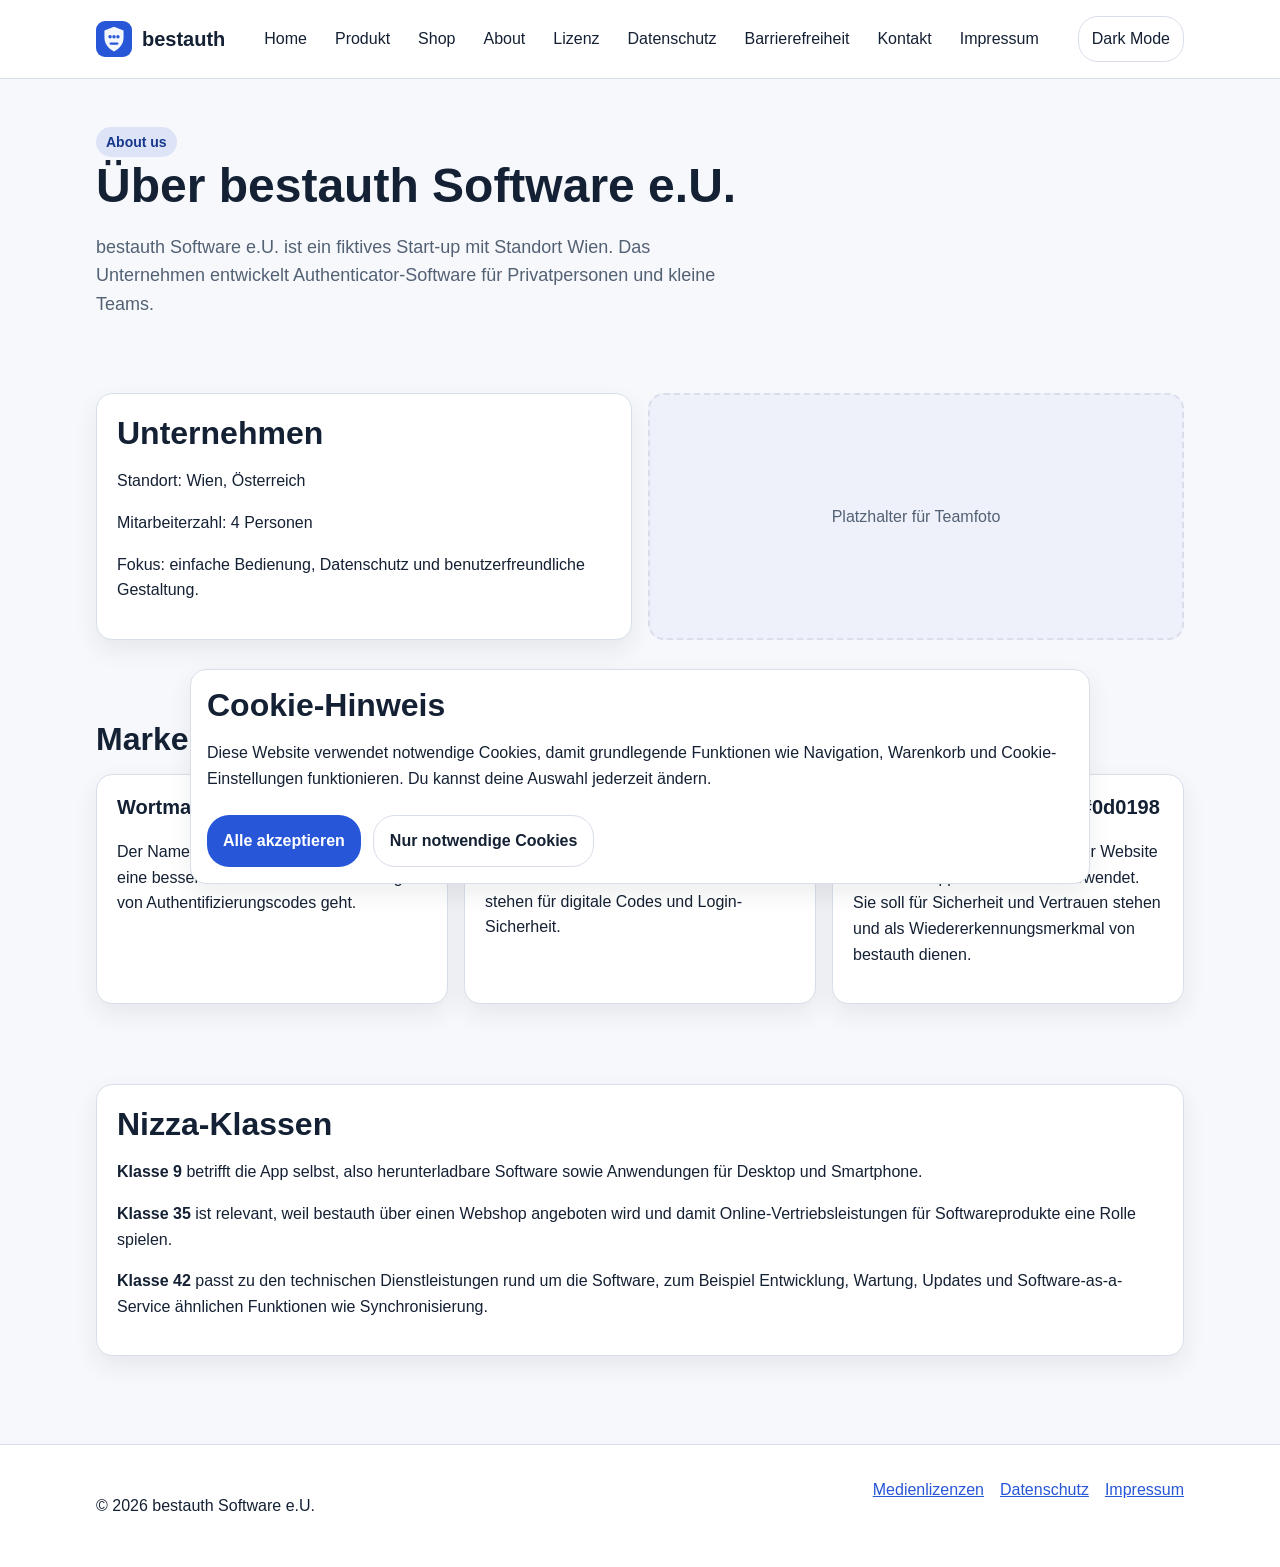
==== about.html @ dbdffbfb "about erstellt und product angepasst" ====
<!DOCTYPE html>
<html lang="de">
<head>
  <meta charset="UTF-8">
  <title>About | bestauth</title>
  <link rel="stylesheet" href="css/style.css">
</head>
<body>
<a class="skip-link" href="#main">Zum Inhalt springen</a>
<header class="site-header">
  <div class="header-inner">
    <a class="logo" href="index.html" aria-label="bestauth Startseite">
      <img class="logo-mark" src="assets/icons/logo.svg" alt="" width="36" height="36">
      <span>bestauth</span>
    </a>
    <button class="nav-toggle" type="button" aria-expanded="false" aria-controls="main-navigation">Menü</button>
    <nav class="main-nav" id="main-navigation" aria-label="Hauptnavigation">
      <ul>
        <li><a href="index.html">Home</a></li>
        <li><a href="product.html">Produkt</a></li>
        <li><a href="shop.html">Shop</a></li>
        <li><a href="about.html">About</a></li>
        <li><a href="license.html">Lizenz</a></li>
        <li><a href="privacy.html">Datenschutz</a></li>
        <li><a href="accessibility.html">Barrierefreiheit</a></li>
        <li><a href="contact.html">Kontakt</a></li>
        <li><a href="imprint.html">Impressum</a></li>
      </ul>
    </nav>
    <div class="header-actions">
      <button class="theme-toggle" type="button">Dark Mode</button>
    </div>
  </div>
</header>
<main id="main">
  <section class="page-header">
    <div class="container">
      <span class="kicker">About us</span>
      <h1>Über bestauth Software e.U.</h1>
      <p class="lead">
        bestauth Software e.U. ist ein fiktives Start-up mit Standort Wien.
        Das Unternehmen entwickelt Authenticator-Software für Privatpersonen
        und kleine Teams.
      </p>
    </div>
  </section>

  <section class="section">
    <div class="container two-col">
      <div class="card">
        <h2>Unternehmen</h2>
        <p>Standort: Wien, Österreich</p>
        <p>Mitarbeiterzahl: 4 Personen</p>
        <p>Fokus: einfache Bedienung, Datenschutz und benutzerfreundliche Gestaltung.</p>
      </div>

      <div class="placeholder-media" role="img" aria-label="Platzhalter für Teamfoto">
        <p>Platzhalter für Teamfoto</p>
      </div>
    </div>
  </section>

  <section class="section">
    <div class="container">
      <h2>Markenformen</h2>

      <div class="grid">
        <article class="card">
          <h3>Wortmarke: bestauth</h3>
          <p>
            Der Name soll ausdrücken, dass es um eine bessere und einfachere
            Verwaltung von Authentifizierungscodes geht.
          </p>
        </article>

        <article class="card">
          <h3>Bildmarke: Schild mit Codepunkten</h3>
          <p>
            Das Schild steht für Schutz. Die Punkte stehen für digitale Codes
            und Login-Sicherheit.
          </p>
        </article>

        <article class="card">
          <h3>Farbmarke: Dunkelblau #0d0198</h3>
          <p>
            Die Farbe Dunkelblau wird auf der Website und in der App immer wieder
            verwendet. Sie soll für Sicherheit und Vertrauen stehen und als
            Wiedererkennungsmerkmal von bestauth dienen.
          </p>
        </article>
      </div>
    </div>
  </section>

  <section class="section">
    <div class="container">
      <div class="notice">
        <h2>Nizza-Klassen</h2>
        <p>
          <strong>Klasse 9</strong> betrifft die App selbst, also herunterladbare
          Software sowie Anwendungen für Desktop und Smartphone.
        </p>

        <p>
          <strong>Klasse 35</strong> ist relevant, weil bestauth über einen Webshop
          angeboten wird und damit Online-Vertriebsleistungen für Softwareprodukte
          eine Rolle spielen.
        </p>

        <p>
          <strong>Klasse 42</strong> passt zu den technischen Dienstleistungen rund
          um die Software, zum Beispiel Entwicklung, Wartung, Updates und
          Software-as-a-Service ähnlichen Funktionen wie Synchronisierung.
        </p>
      </div>
    </div>
  </section>
</main>
<footer class="site-footer">
  <div class="footer-inner">
    <p>&copy; 2026 bestauth Software e.U. </p>
    <div class="footer-links">
      <a href="media-licenses.html">Medienlizenzen</a>
      <a href="privacy.html">Datenschutz</a>
      <a href="imprint.html">Impressum</a>
    </div>
  </div>
</footer>
<div class="cookie-banner" hidden>
  <h2>Cookie-Hinweis</h2>
  <p>Diese Website verwendet notwendige Cookies, damit grundlegende Funktionen wie Navigation, Warenkorb und Cookie-Einstellungen funktionieren. Du kannst deine Auswahl jederzeit ändern.</p>
  <div class="actions">
    <button class="button button-primary" type="button" data-cookie-choice="all">Alle akzeptieren</button>
    <button class="button button-secondary" type="button" data-cookie-choice="necessary">Nur notwendige Cookies</button>
  </div>
</div>
<script src="js/script.js"></script>
</body>
</html>
---- css/style.css ----
:root {
  --bg: #f7f8fb;
  --box: #ffffff;
  --text: #142033;
  --muted: #536174;
  --blue: #2756d8;
  --darkblue: #17378d;
  --border: #d8deea;
  --focus: #ffbf47;
  --red: #b42318;
}

[data-theme="dark"] {
  --bg: #101624;
  --box: #192236;
  --text: #eef3ff;
  --muted: #c5cedd;
  --blue: #8fb3ff;
  --darkblue: #bdd0ff;
  --border: #34425d;
  --focus: #ffd36a;
  --red: #ff9b91;
}

* {
  box-sizing: border-box;
}


body {
  margin: 0;
  background: var(--bg);
  color: var(--text);
  font-family: Arial, Helvetica, sans-serif;
  line-height: 1.6;
}

img,
svg {
  max-width: 100%;
  height: auto;
}

a {
  color: var(--blue);
}

a:hover {
  color: var(--darkblue);
}

a:focus-visible,
button:focus-visible,
input:focus-visible,
textarea:focus-visible,
select:focus-visible {
  outline: 3px solid var(--focus);
  outline-offset: 3px;
}

/* Skip link fuer Barrierefreiheit */
.skip-link {
  position: absolute;
  top: -60px;
  left: 16px;
  background: var(--focus);
  color: #111;
  padding: 10px 14px;
  border-radius: 0 0 8px 8px;
  z-index: 1000;
}

.skip-link:focus {
  top: 0;
}

/* Header bzw Navigation */

.site-header {
  background: var(--box);
  border-bottom: 1px solid var(--border);
  position: sticky;
  top: 0;
  z-index: 20;
}

.header-inner {
  max-width: 1120px;
  margin: auto;
  padding: 16px;
  display: flex;
  align-items: center;
  justify-content: space-between;
  gap: 16px;
}

.logo {
  display: flex;
  align-items: center;
  gap: 10px;
  color: var(--text);
  font-weight: bold;
  font-size: 20px;
  text-decoration: none;
}

.logo-mark {
  width: 36px;
  height: 36px;
}

.main-nav ul {
  list-style: none;
  padding: 0;
  margin: 0;
  display: flex;
  gap: 4px;
  flex-wrap: wrap;
}

.main-nav a {
  display: inline-block;
  text-decoration: none;
  color: var(--text);
  padding: 8px 12px;
  border-radius: 20px;
}

.main-nav a:hover,
.main-nav a[aria-current="page"] {
  background: rgba(39, 86, 216, 0.12);
  color: var(--darkblue);
}

.header-actions {
  display: flex;
  align-items: center;
  gap: 8px;
}

button,
.button {
  font: inherit;
  cursor: pointer;
}

.nav-toggle {
  display: none;
}

.theme-toggle,
.nav-toggle {
  background: transparent;
  color: var(--text);
  border: 1px solid var(--border);
  padding: 9px 13px;
  border-radius: 20px;
}

/* Layout einfach */

.container {
  max-width: 1120px;
  margin: auto;
  padding: 0 16px;
}

.section {
  padding: 40px 0;
}

.page-header {
  padding: 48px 0 16px;
}

.hero {
  padding: 64px 0 48px;
}

.hero-grid {
  display: grid;
  grid-template-columns: 1.2fr 0.8fr;
  gap: 32px;
  align-items: center;
}

.grid {
  display: grid;
  grid-template-columns: repeat(3, 1fr);
  gap: 16px;
}

.two-col {
  display: grid;
  grid-template-columns: 1fr 1fr;
  gap: 16px;
}

/* Text */

h1,
h2,
h3 {
  margin-top: 0;
  line-height: 1.2;
}

h1 {
  font-size: 48px;
  margin-bottom: 16px;
}

h2 {
  font-size: 32px;
  margin-bottom: 16px;
}

h3 {
  font-size: 20px;
}

.lead {
  color: var(--muted);
  font-size: 18px;
  max-width: 65ch;
}

.eyebrow {
  color: var(--darkblue);
  font-weight: bold;
  text-transform: uppercase;
  letter-spacing: 1px;
  font-size: 14px;
}

.kicker {
  display: inline-block;
  background: rgba(39, 86, 216, 0.12);
  color: var(--darkblue);
  padding: 4px 10px;
  border-radius: 20px;
  font-weight: bold;
  font-size: 14px;
}

/* Button behaviour */

.actions {
  display: flex;
  gap: 12px;
  flex-wrap: wrap;
  margin-top: 24px;
}

.button {
  display: inline-flex;
  align-items: center;
  justify-content: center;
  min-height: 44px;
  padding: 12px 16px;
  border-radius: 22px;
  text-decoration: none;
  font-weight: bold;
  border: 0;
}

.button-primary {
  background: var(--blue);
  color: white;
}

.button-primary:hover {
  background: var(--darkblue);
  color: white;
}

.button-secondary {
  background: var(--box);
  color: var(--text);
  border: 1px solid var(--border);
}

.button-secondary:hover {
  background: rgba(39, 86, 216, 0.08);
}

/* Card bzw Form und Karten */

.card {
  background: var(--box);
  border: 1px solid var(--border);
  border-radius: 16px;
  padding: 20px;
  box-shadow: 0 10px 25px rgba(20, 32, 51, 0.08);
}

.notice {
  background: var(--box);
  border: 1px solid var(--border);
  border-radius: 16px;
  padding: 20px;
  box-shadow: 0 10px 25px rgba(20, 32, 51, 0.08);
}

.form-card {
  background: var(--box);
  border: 1px solid var(--border);
  border-radius: 16px;
  padding: 20px;
  box-shadow: 0 10px 25px rgba(20, 32, 51, 0.08);
}

.pricing-card {
  background: var(--box);
  border: 1px solid var(--border);
  border-radius: 16px;
  padding: 24px;
  max-width: 520px;
  box-shadow: 0 10px 25px rgba(20, 32, 51, 0.08);
}

.mockup {
  background: var(--box);
  border: 1px solid var(--border);
  border-radius: 16px;
  padding: 16px;
  box-shadow: 0 10px 25px rgba(20, 32, 51, 0.08);
}

.mockup-screen {
  border: 1px solid var(--border);
  border-radius: 14px;
  padding: 16px;
  background: linear-gradient(135deg, rgba(39, 86, 216, 0.1), rgba(39, 86, 216, 0.02));
}

.mockup-code {
  display: flex;
  justify-content: space-between;
  align-items: center;
  margin-top: 12px;
  padding: 12px;
  border-radius: 12px;
  background: var(--box);
  border: 1px solid var(--border);
  font-family: monospace;
  font-size: 19px;
}

.placeholder-media {
  min-height: 220px;
  border: 2px dashed var(--border);
  border-radius: 16px;
  display: grid;
  place-items: center;
  text-align: center;
  padding: 16px;
  color: var(--muted);
  background: rgba(39, 86, 216, 0.04);
}

/*Prices bzw Listen*/

.price {
  font-size: 48px;
  font-weight: bold;
  margin: 8px 0;
}

.price small {
  font-size: 16px;
  color: var(--muted);
}

.check-list {
  padding-left: 20px;
}

.check-list li {
  margin-bottom: 6px;
}

/*Fomrs*/

form {
  display: grid;
  gap: 16px;
}

label {
  font-weight: bold;
}

input,
textarea,
select {
  width: 100%;
  min-height: 44px;
  padding: 12px;
  border: 1px solid var(--border);
  border-radius: 8px;
  background: var(--box);
  color: var(--text);
}

.help-text {
  color: var(--muted);
  font-size: 15px;
  margin: 4px 0 0;
}

.form-error {
  color: var(--red);
  font-weight: bold;
}

/*Tabellen*/

.table-wrap {
  overflow-x: auto;
  border: 1px solid var(--border);
  border-radius: 16px;
  background: var(--box);
}

table {
  width: 100%;
  border-collapse: collapse;
}

th,
td {
  padding: 14px;
  border-bottom: 1px solid var(--border);
  text-align: left;
  vertical-align: top;
}

th {
  background: rgba(39, 86, 216, 0.08);
}

/*Cookies*/

.cookie-banner {
  position: fixed;
  left: 16px;
  right: 16px;
  bottom: 16px;
  max-width: 900px;
  margin: auto;
  padding: 16px;
  border-radius: 16px;
  background: var(--box);
  border: 1px solid var(--border);
  box-shadow: 0 10px 25px rgba(20, 32, 51, 0.08);
  z-index: 50;
}

.cookie-banner[hidden] {
  display: none;
}

/*Footer*/

.site-footer {
  margin-top: 48px;
  border-top: 1px solid var(--border);
  background: var(--box);
}


.footer-inner {
  max-width: 1120px;
  margin: auto;
  padding: 32px 16px;
  display: flex;
  justify-content: space-between;
  gap: 16px;
  flex-wrap: wrap;
}

.footer-links {
  display: flex;
  gap: 16px;
  flex-wrap: wrap;
}

.sr-only {
  position: absolute;
  width: 1px;
  height: 1px;
  padding: 0;
  margin: -1px;
  overflow: hidden;
  clip: rect(0, 0, 0, 0);
  white-space: nowrap;
  border: 0;
}

@media (prefers-reduced-motion: reduce) {
  * {
    animation-duration: 0.01ms !important;
    animation-iteration-count: 1 !important;
    scroll-behavior: auto !important;
  }
}
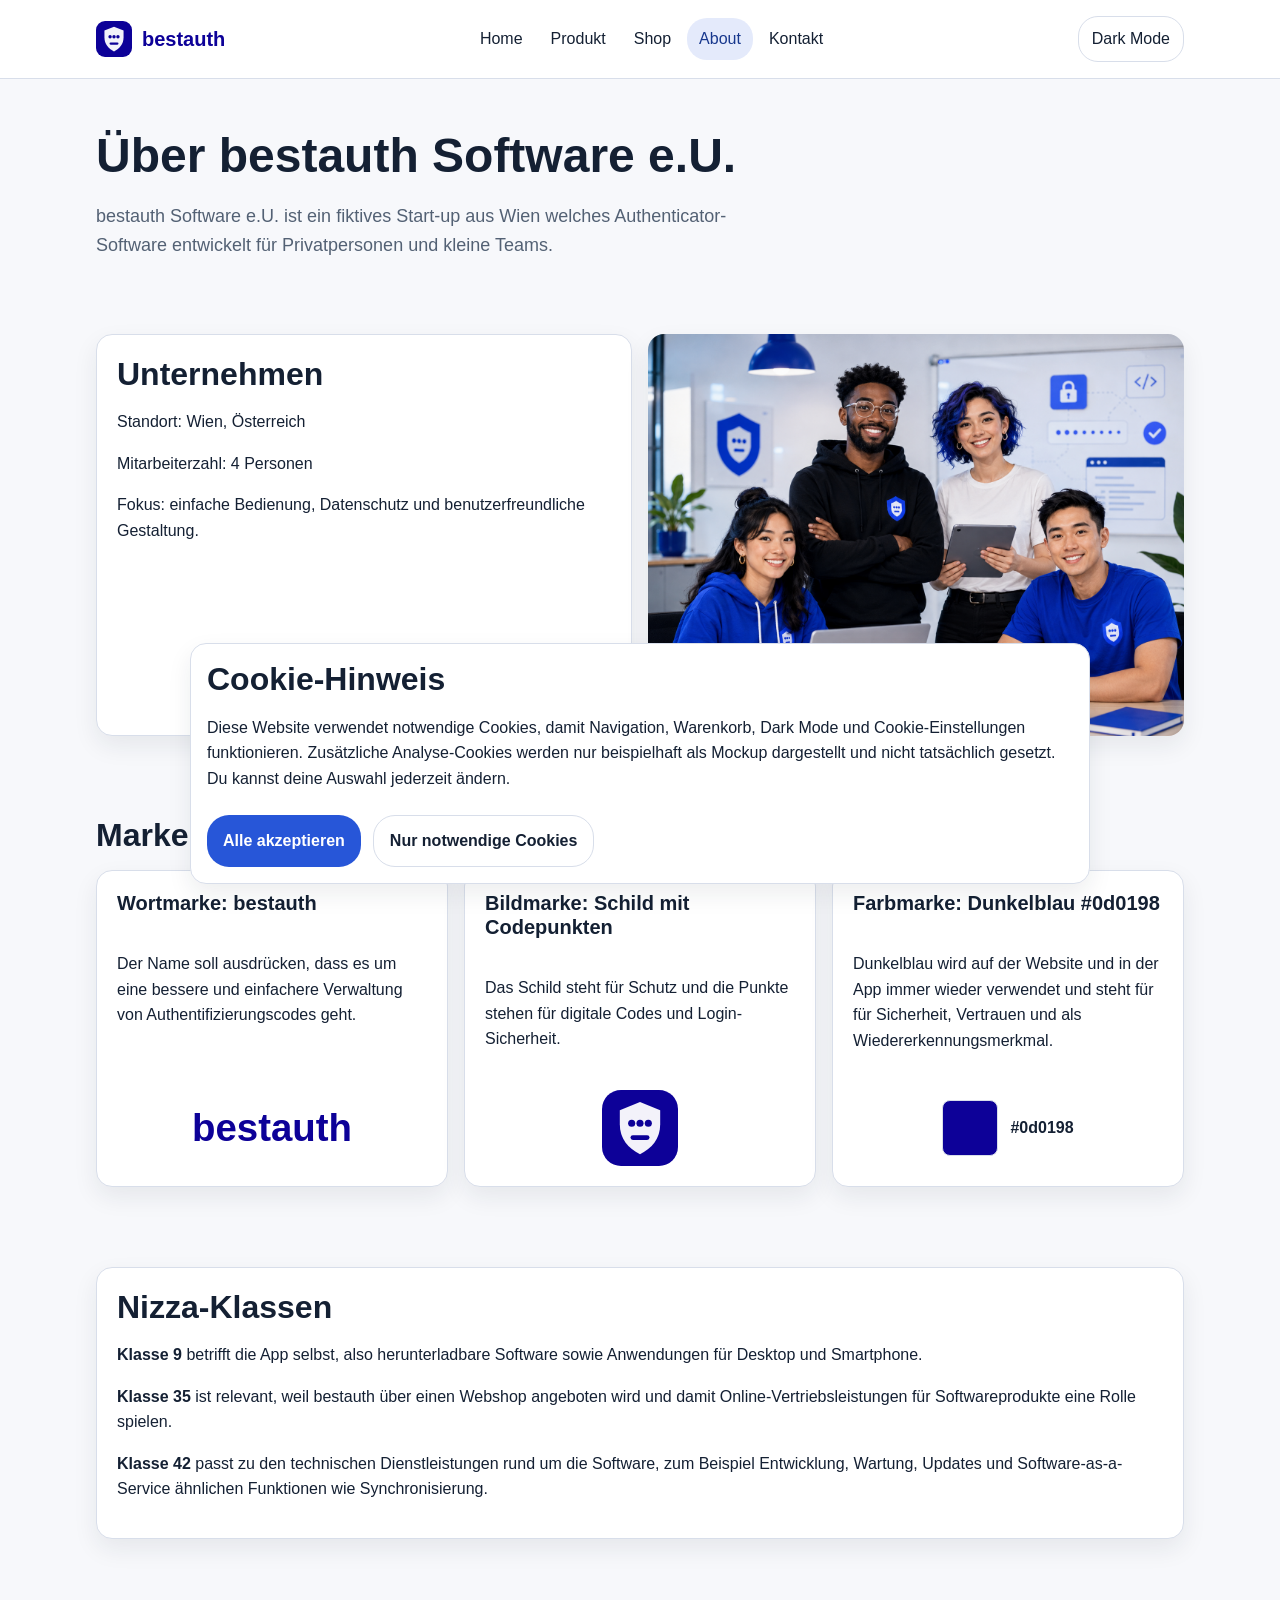
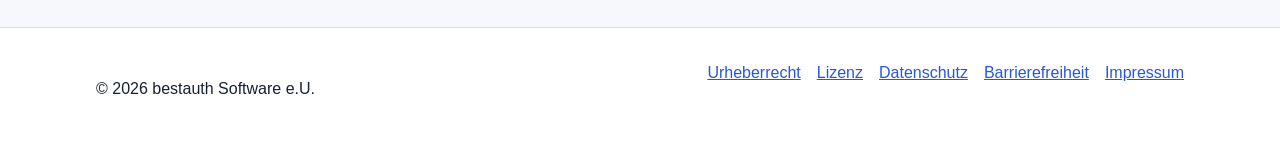
==== commit 26621b68: "all pages mocked except footer ones, added media and changed layout" ====
--- a/about.html
+++ b/about.html
@@ -19,12 +19,8 @@
         <li><a href="index.html">Home</a></li>
         <li><a href="product.html">Produkt</a></li>
         <li><a href="shop.html">Shop</a></li>
-        <li><a href="about.html">About</a></li>
-        <li><a href="license.html">Lizenz</a></li>
-        <li><a href="privacy.html">Datenschutz</a></li>
-        <li><a href="accessibility.html">Barrierefreiheit</a></li>
+        <li><a href="about.html" aria-current="page">About</a></li>
         <li><a href="contact.html">Kontakt</a></li>
-        <li><a href="imprint.html">Impressum</a></li>
       </ul>
     </nav>
     <div class="header-actions">
@@ -35,11 +31,9 @@
 <main id="main">
   <section class="page-header">
     <div class="container">
-      <span class="kicker">About us</span>
       <h1>Über bestauth Software e.U.</h1>
       <p class="lead">
-        bestauth Software e.U. ist ein fiktives Start-up mit Standort Wien.
-        Das Unternehmen entwickelt Authenticator-Software für Privatpersonen
+        bestauth Software e.U. ist ein fiktives Start-up aus Wien welches Authenticator-Software entwickelt für Privatpersonen
         und kleine Teams.
       </p>
     </div>
@@ -54,9 +48,7 @@
         <p>Fokus: einfache Bedienung, Datenschutz und benutzerfreundliche Gestaltung.</p>
       </div>
 
-      <div class="placeholder-media" role="img" aria-label="Platzhalter für Teamfoto">
-        <p>Platzhalter für Teamfoto</p>
-      </div>
+      <img class="page-image" src="assets/images/team.png" alt="Team von bestauth">
     </div>
   </section>
 
@@ -65,29 +57,37 @@
       <h2>Markenformen</h2>
 
       <div class="grid">
-        <article class="card">
+        <article class="card brand-card">
           <h3>Wortmarke: bestauth</h3>
           <p>
             Der Name soll ausdrücken, dass es um eine bessere und einfachere
             Verwaltung von Authentifizierungscodes geht.
           </p>
+          <div class="brand-preview wordmark-preview">bestauth</div>
         </article>
 
-        <article class="card">
+        <article class="card brand-card">
           <h3>Bildmarke: Schild mit Codepunkten</h3>
           <p>
-            Das Schild steht für Schutz. Die Punkte stehen für digitale Codes
+            Das Schild steht für Schutz und die Punkte stehen für digitale Codes
             und Login-Sicherheit.
           </p>
+          <div class="brand-preview">
+            <img class="logo-preview" src="assets/icons/logo.svg" alt="Bildmarke von bestauth">
+          </div>
         </article>
 
-        <article class="card">
+        <article class="card brand-card">
           <h3>Farbmarke: Dunkelblau #0d0198</h3>
           <p>
-            Die Farbe Dunkelblau wird auf der Website und in der App immer wieder
-            verwendet. Sie soll für Sicherheit und Vertrauen stehen und als
-            Wiedererkennungsmerkmal von bestauth dienen.
+            Dunkelblau wird auf der Website und in der App immer wieder
+            verwendet und steht für für Sicherheit, Vertrauen und als
+            Wiedererkennungsmerkmal.
           </p>
+          <div class="brand-preview color-preview">
+            <span class="color-box" aria-hidden="true"></span>
+            <span>#0d0198</span>
+          </div>
         </article>
       </div>
     </div>
@@ -121,15 +121,17 @@
   <div class="footer-inner">
     <p>&copy; 2026 bestauth Software e.U. </p>
     <div class="footer-links">
-      <a href="media-licenses.html">Medienlizenzen</a>
+      <a href="media-licenses.html">Urheberrecht</a>
+      <a href="license.html">Lizenz</a>
       <a href="privacy.html">Datenschutz</a>
+      <a href="accessibility.html">Barrierefreiheit</a>
       <a href="imprint.html">Impressum</a>
     </div>
   </div>
 </footer>
 <div class="cookie-banner" hidden>
   <h2>Cookie-Hinweis</h2>
-  <p>Diese Website verwendet notwendige Cookies, damit grundlegende Funktionen wie Navigation, Warenkorb und Cookie-Einstellungen funktionieren. Du kannst deine Auswahl jederzeit ändern.</p>
+  <p>Diese Website verwendet notwendige Cookies, damit Navigation, Warenkorb, Dark Mode und Cookie-Einstellungen funktionieren. Zusätzliche Analyse-Cookies werden nur beispielhaft als Mockup dargestellt und nicht tatsächlich gesetzt. Du kannst deine Auswahl jederzeit ändern.</p>
   <div class="actions">
     <button class="button button-primary" type="button" data-cookie-choice="all">Alle akzeptieren</button>
     <button class="button button-secondary" type="button" data-cookie-choice="necessary">Nur notwendige Cookies</button>
--- a/css/style.css
+++ b/css/style.css
@@ -98,7 +98,8 @@
   display: flex;
   align-items: center;
   gap: 10px;
-  color: var(--text);
+  color: #0d0198;
+  font-family: Helvetica, Arial, sans-serif;
   font-weight: bold;
   font-size: 20px;
   text-decoration: none;
@@ -230,16 +231,6 @@
   font-weight: bold;
   text-transform: uppercase;
   letter-spacing: 1px;
-  font-size: 14px;
-}
-
-.kicker {
-  display: inline-block;
-  background: rgba(39, 86, 216, 0.12);
-  color: var(--darkblue);
-  padding: 4px 10px;
-  border-radius: 20px;
-  font-weight: bold;
   font-size: 14px;
 }
 
@@ -302,6 +293,45 @@
   box-shadow: 0 10px 25px rgba(20, 32, 51, 0.08);
 }
 
+.brand-card {
+  display: flex;
+  flex-direction: column;
+}
+
+.brand-preview {
+  margin-top: auto;
+  min-height: 96px;
+  display: flex;
+  align-items: center;
+  justify-content: center;
+  padding-top: 20px;
+}
+
+.wordmark-preview {
+  color: #0d0198;
+  font-family: Helvetica, Arial, sans-serif;
+  font-size: 2.4rem;
+  font-weight: 700;
+}
+
+.logo-preview {
+  width: 76px;
+  height: 76px;
+}
+
+.color-preview {
+  gap: 12px;
+  font-weight: 700;
+}
+
+.color-box {
+  width: 56px;
+  height: 56px;
+  border-radius: 8px;
+  background: #0d0198;
+  border: 1px solid var(--border);
+}
+
 .form-card {
   background: var(--box);
   border: 1px solid var(--border);
@@ -347,16 +377,13 @@
   font-size: 19px;
 }
 
-.placeholder-media {
+.page-image {
+  width: 100%;
   min-height: 220px;
-  border: 2px dashed var(--border);
-  border-radius: 16px;
-  display: grid;
-  place-items: center;
-  text-align: center;
-  padding: 16px;
-  color: var(--muted);
-  background: rgba(39, 86, 216, 0.04);
+  height: 100%;
+  object-fit: cover;
+  border-radius: 16px;
+  box-shadow: 0 10px 25px rgba(20, 32, 51, 0.08);
 }
 
 /*Prices bzw Listen*/
@@ -504,4 +531,4 @@
     animation-iteration-count: 1 !important;
     scroll-behavior: auto !important;
   }
-}+}
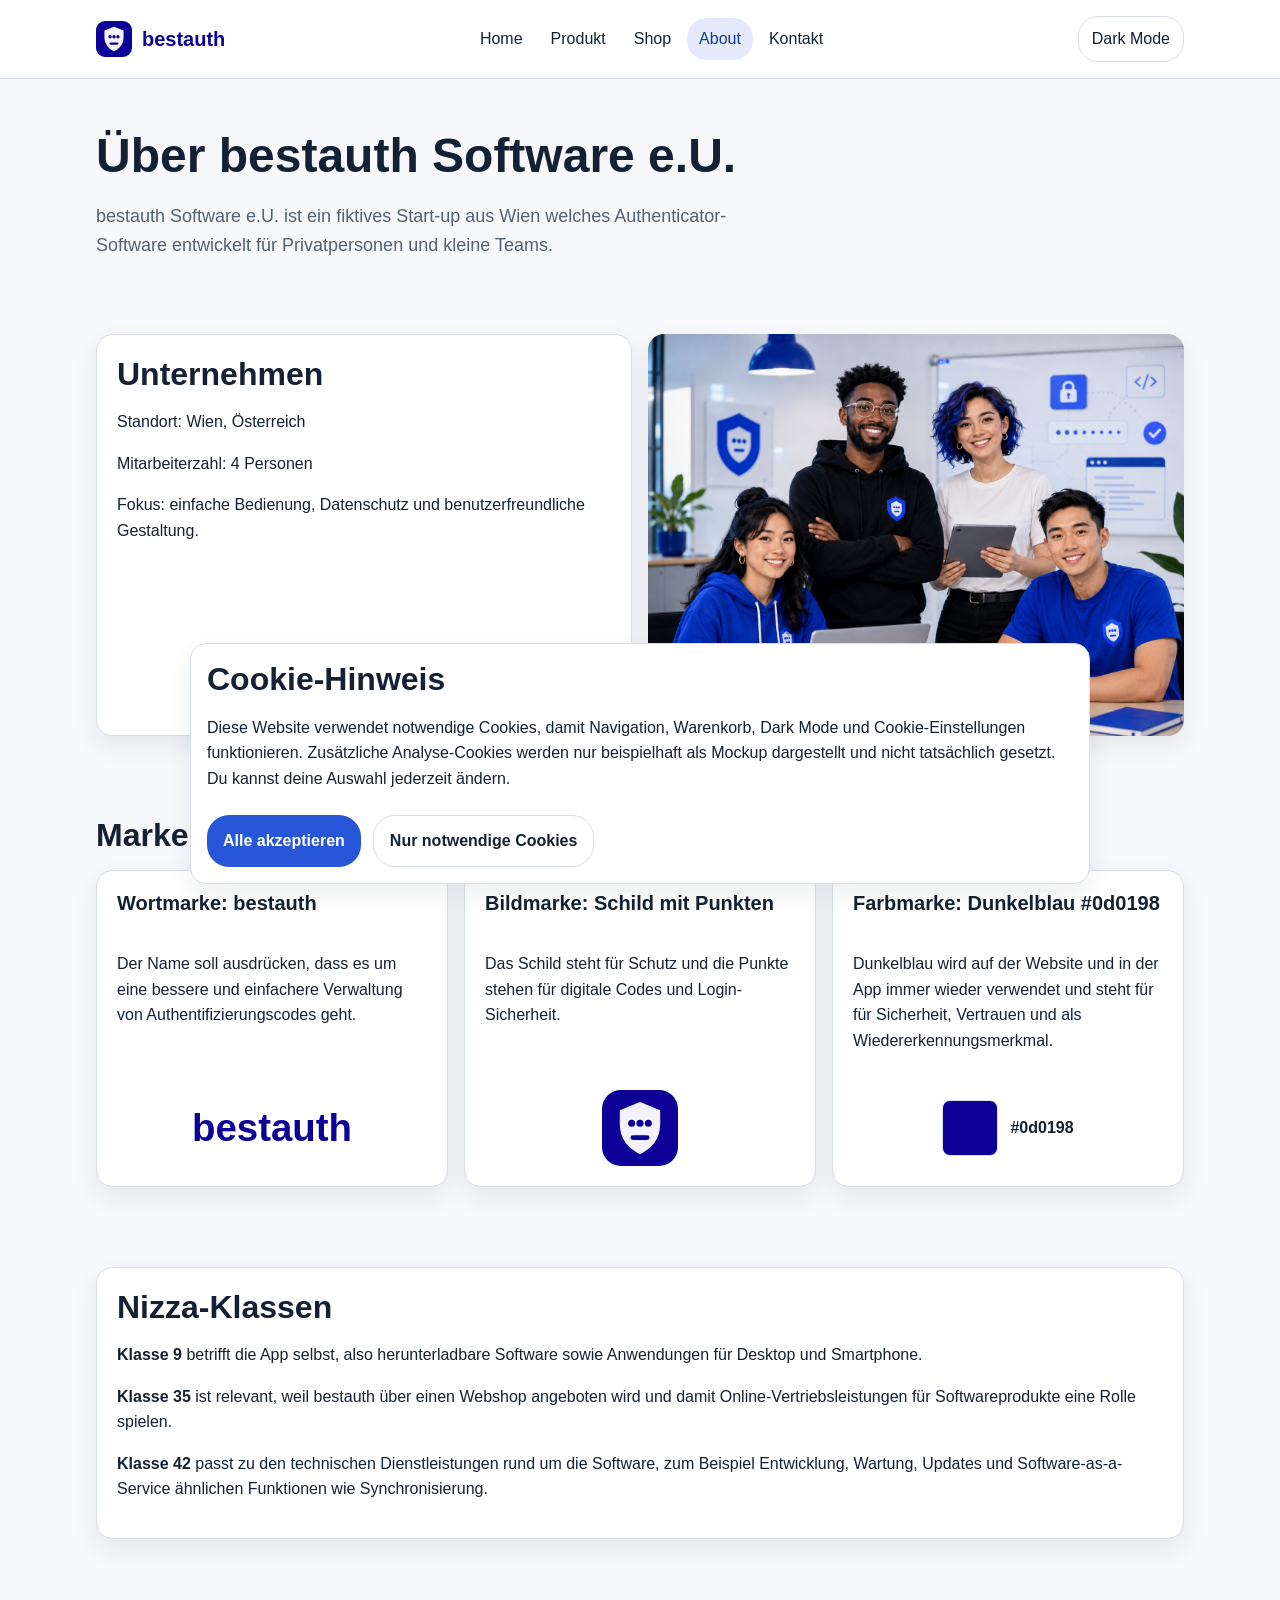
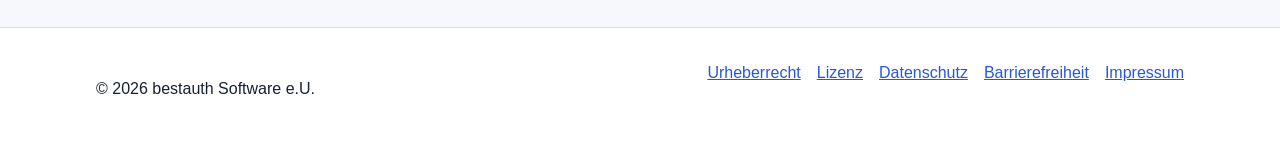
==== commit 1fae93c1: "Minor changes" ====
--- a/about.html
+++ b/about.html
@@ -67,7 +67,7 @@
         </article>
 
         <article class="card brand-card">
-          <h3>Bildmarke: Schild mit Codepunkten</h3>
+          <h3>Bildmarke: Schild mit Punkten</h3>
           <p>
             Das Schild steht für Schutz und die Punkte stehen für digitale Codes
             und Login-Sicherheit.
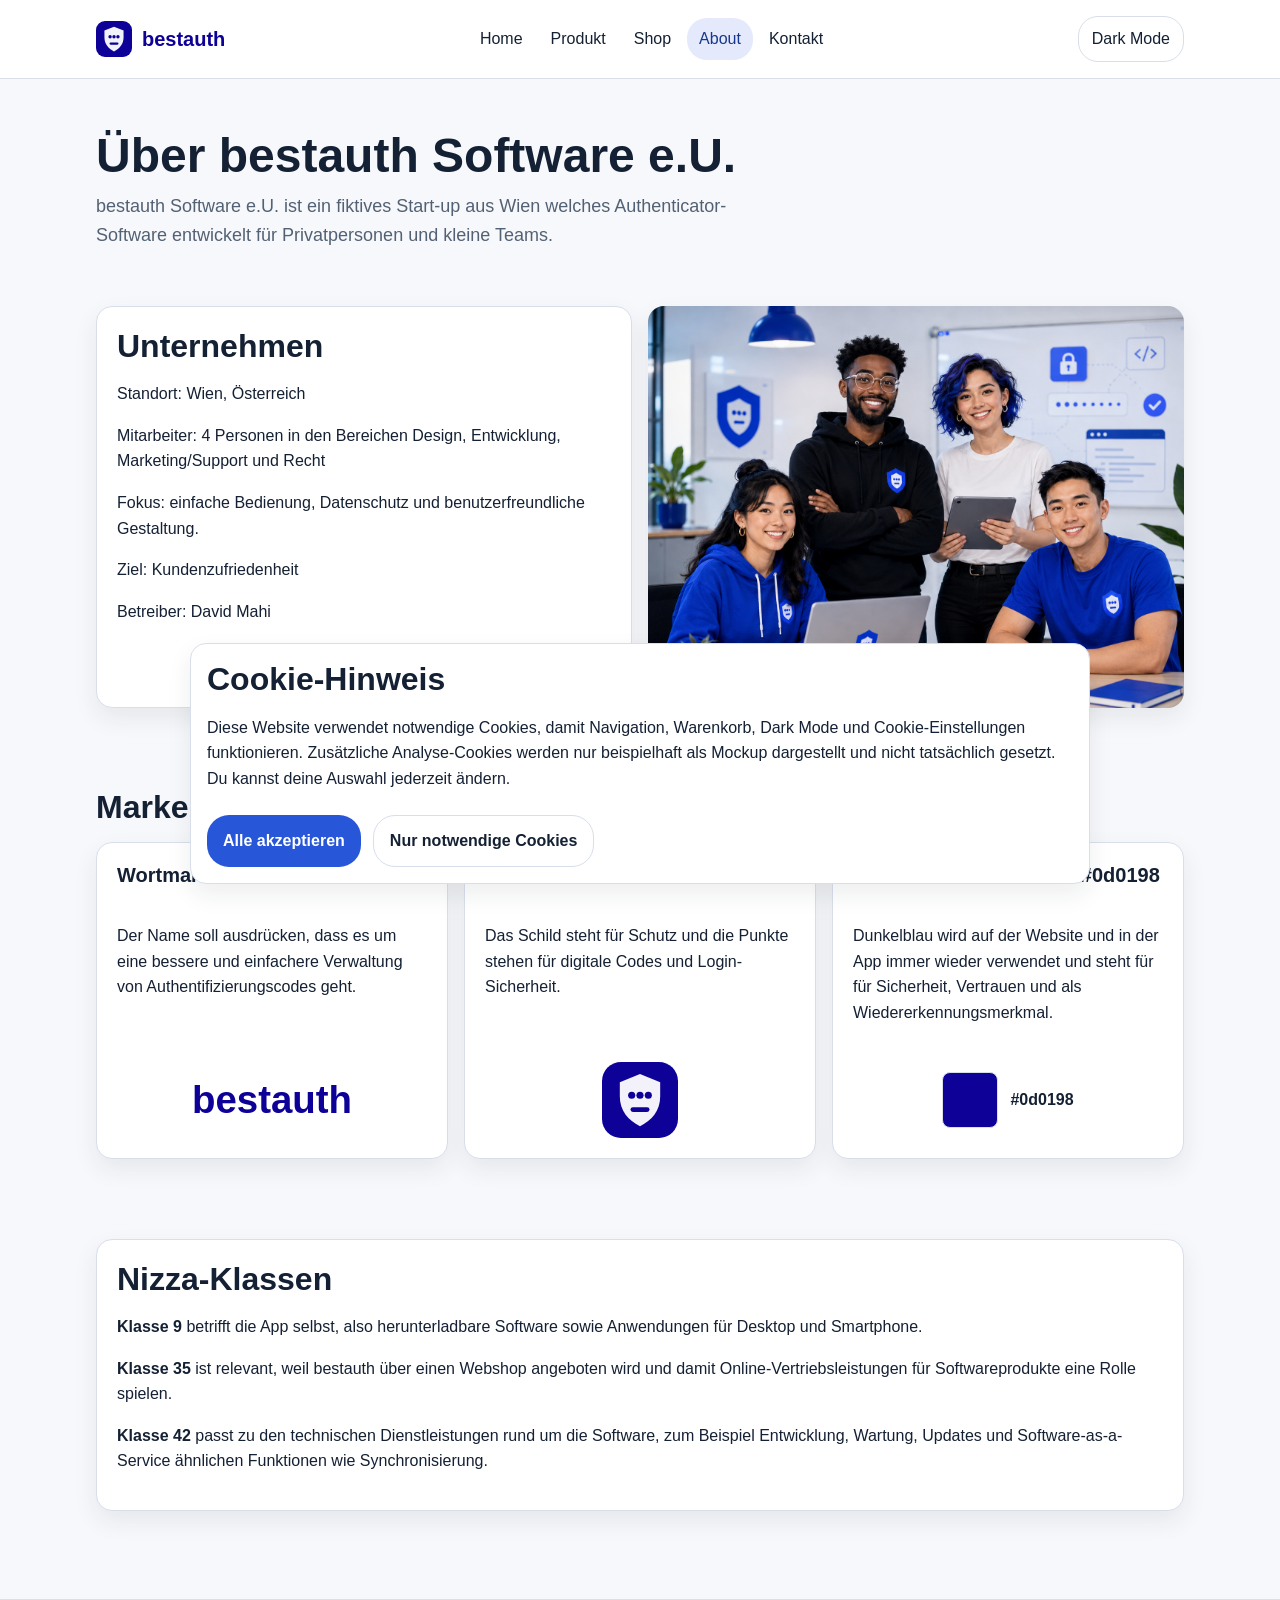
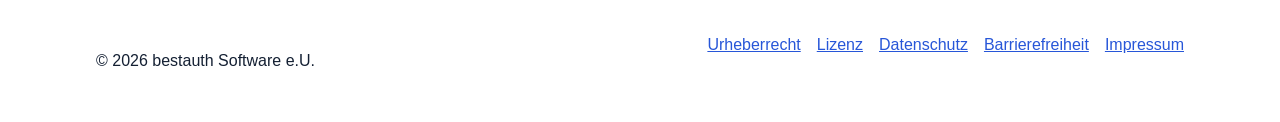
==== commit 6e419b41: "Minor changes on every website to make it authentic" ====
--- a/about.html
+++ b/about.html
@@ -44,8 +44,10 @@
       <div class="card">
         <h2>Unternehmen</h2>
         <p>Standort: Wien, Österreich</p>
-        <p>Mitarbeiterzahl: 4 Personen</p>
+        <p>Mitarbeiter: 4 Personen in den Bereichen Design, Entwicklung, Marketing/Support und Recht</p>
         <p>Fokus: einfache Bedienung, Datenschutz und benutzerfreundliche Gestaltung.</p>
+        <p>Ziel: Kundenzufriedenheit </p>
+        <p>Betreiber: David Mahi </p>
       </div>
 
       <img class="page-image" src="assets/images/team.png" alt="Team von bestauth">
--- a/css/style.css
+++ b/css/style.css
@@ -174,6 +174,15 @@
   padding: 48px 0 16px;
 }
 
+.page-header h1 {
+  margin-bottom: 8px;
+}
+
+.page-header .lead {
+  margin-top: 0;
+  margin-bottom: 0;
+}
+
 .hero {
   padding: 64px 0 48px;
 }
@@ -296,6 +305,11 @@
 .brand-card {
   display: flex;
   flex-direction: column;
+}
+
+.license-cards {
+  display: grid;
+  gap: 16px;
 }
 
 .brand-preview {
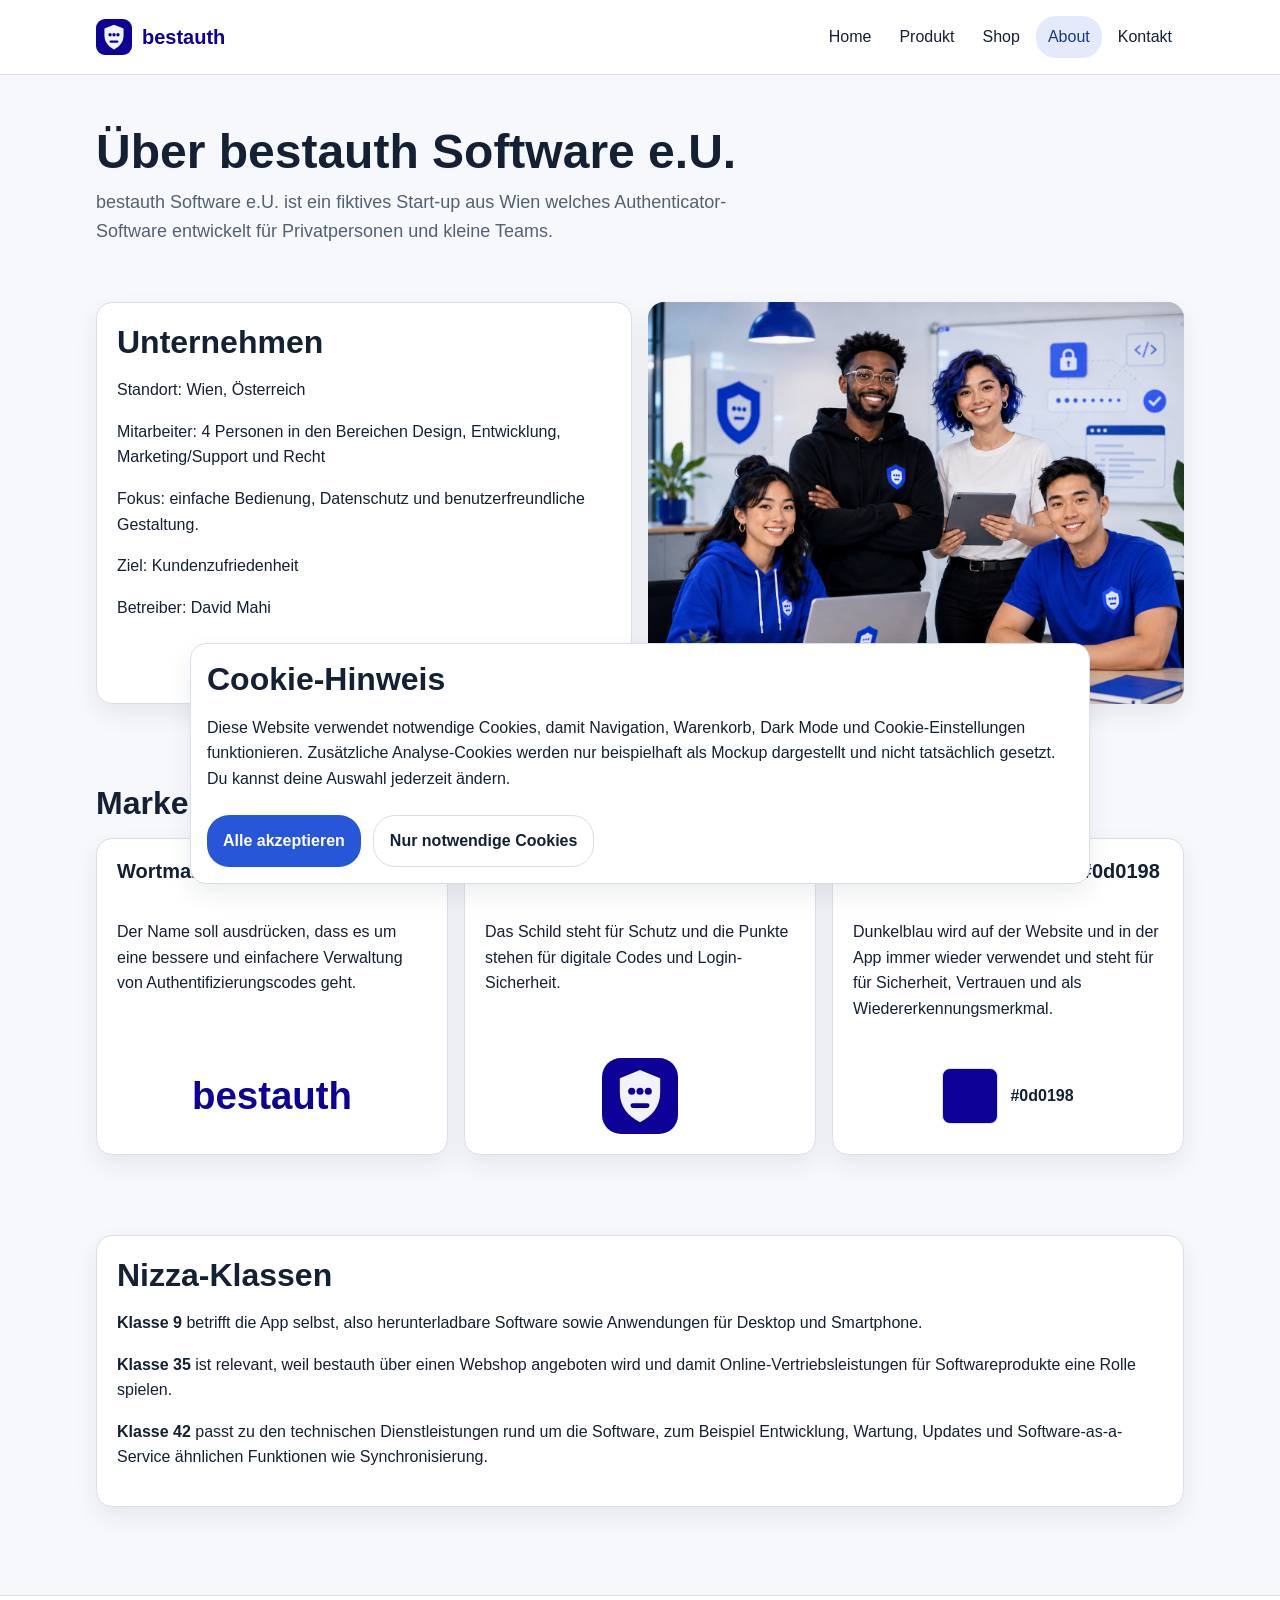
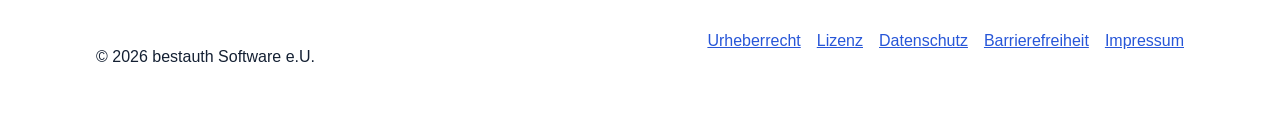
==== commit ebfe3fcd: "Darkmode removed because of WCAG errors" ====
--- a/about.html
+++ b/about.html
@@ -23,9 +23,6 @@
         <li><a href="contact.html">Kontakt</a></li>
       </ul>
     </nav>
-    <div class="header-actions">
-      <button class="theme-toggle" type="button">Dark Mode</button>
-    </div>
   </div>
 </header>
 <main id="main">
--- a/css/style.css
+++ b/css/style.css
@@ -10,18 +10,6 @@
   --red: #b42318;
 }
 
-[data-theme="dark"] {
-  --bg: #101624;
-  --box: #192236;
-  --text: #eef3ff;
-  --muted: #c5cedd;
-  --blue: #8fb3ff;
-  --darkblue: #bdd0ff;
-  --border: #34425d;
-  --focus: #ffd36a;
-  --red: #ff9b91;
-}
-
 * {
   box-sizing: border-box;
 }
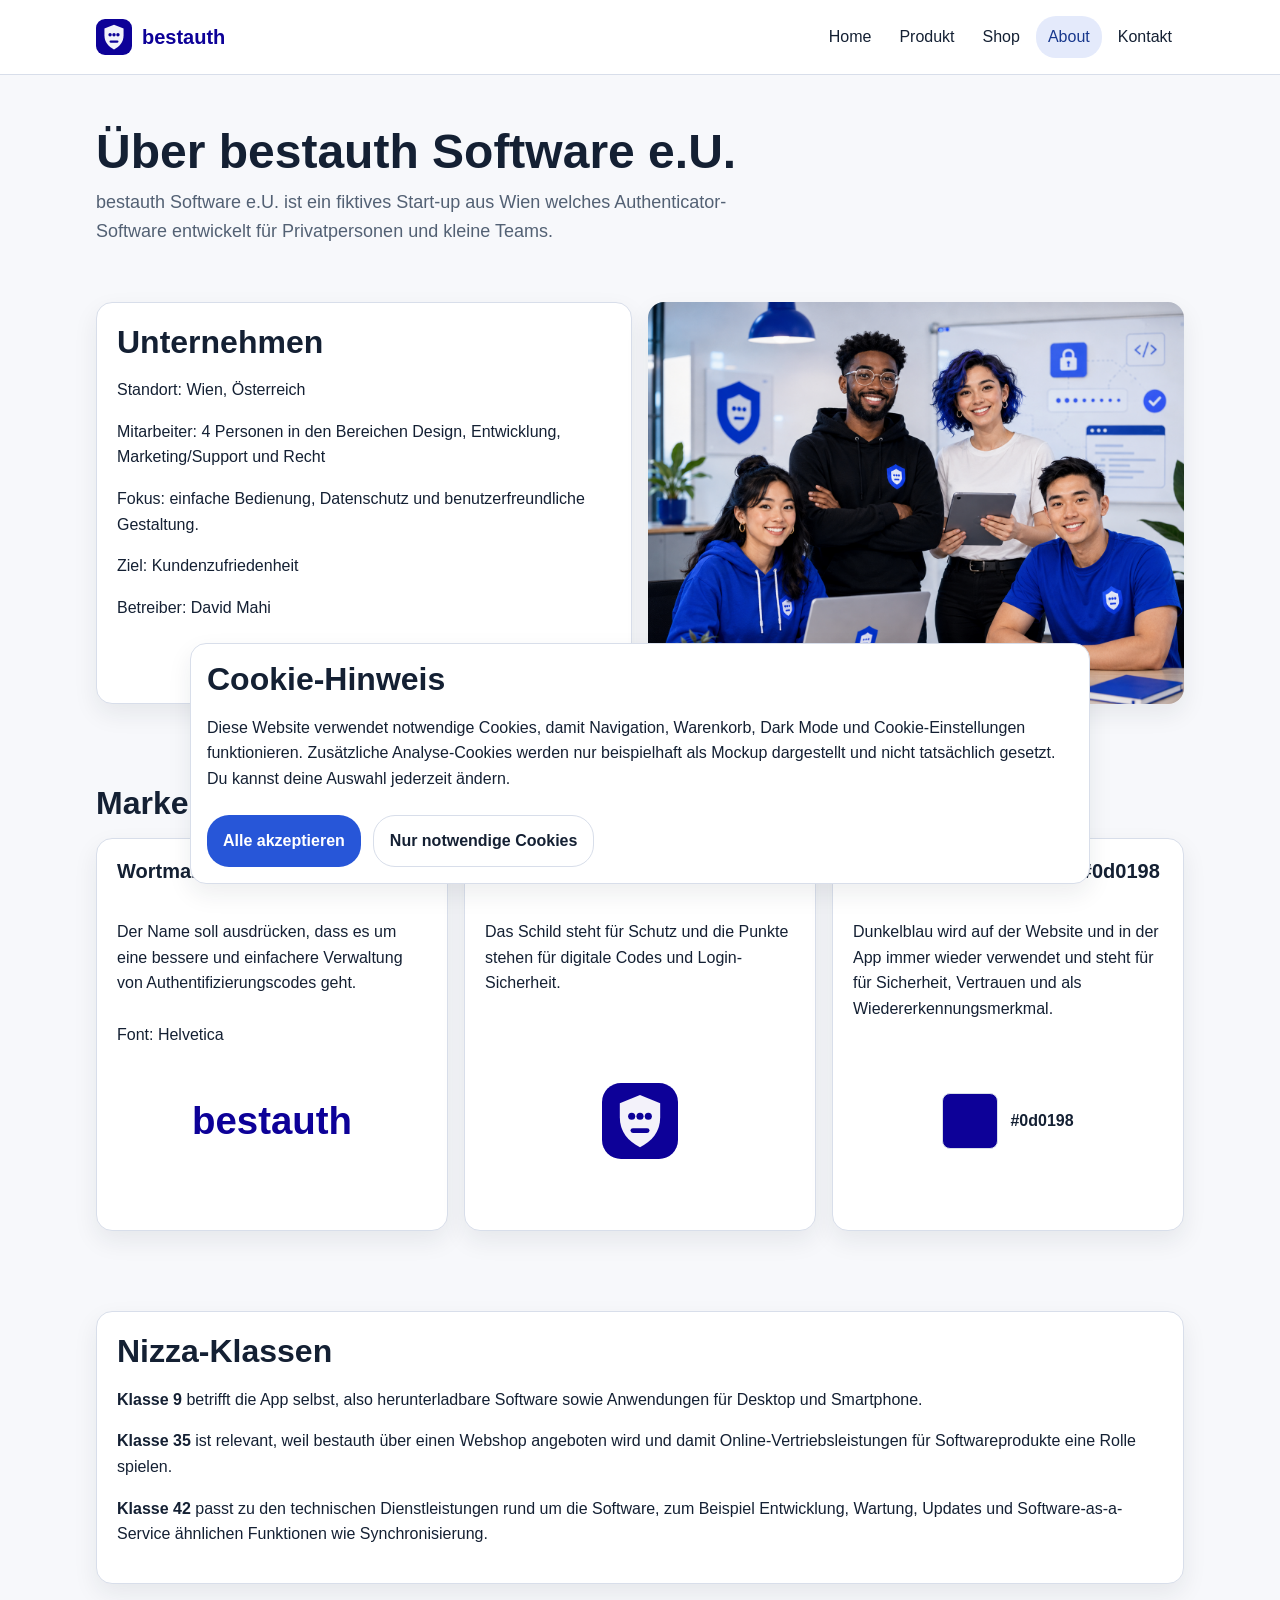
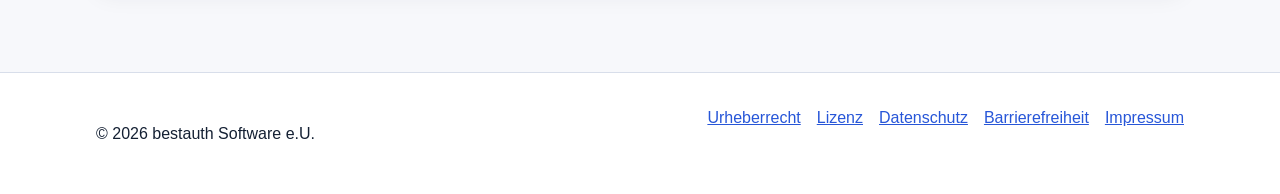
==== commit 1505b6b8: "finished privacy and minor changes in contact" ====
--- a/about.html
+++ b/about.html
@@ -60,9 +60,13 @@
           <h3>Wortmarke: bestauth</h3>
           <p>
             Der Name soll ausdrücken, dass es um eine bessere und einfachere
-            Verwaltung von Authentifizierungscodes geht.
+            Verwaltung von Authentifizierungscodes geht. 
+            <br/> <br/>
+
+            Font: Helvetica
           </p>
-          <div class="brand-preview wordmark-preview">bestauth</div>
+          <div class="brand-preview wordmark-preview">bestauth</div> <br/> <br/>
+
         </article>
 
         <article class="card brand-card">
@@ -73,7 +77,7 @@
           </p>
           <div class="brand-preview">
             <img class="logo-preview" src="assets/icons/logo.svg" alt="Bildmarke von bestauth">
-          </div>
+          </div><br/> <br/>
         </article>
 
         <article class="card brand-card">
@@ -85,8 +89,8 @@
           </p>
           <div class="brand-preview color-preview">
             <span class="color-box" aria-hidden="true"></span>
-            <span>#0d0198</span>
-          </div>
+            <span>#0d0198</span> 
+          </div> <br/> <br/>
         </article>
       </div>
     </div>
